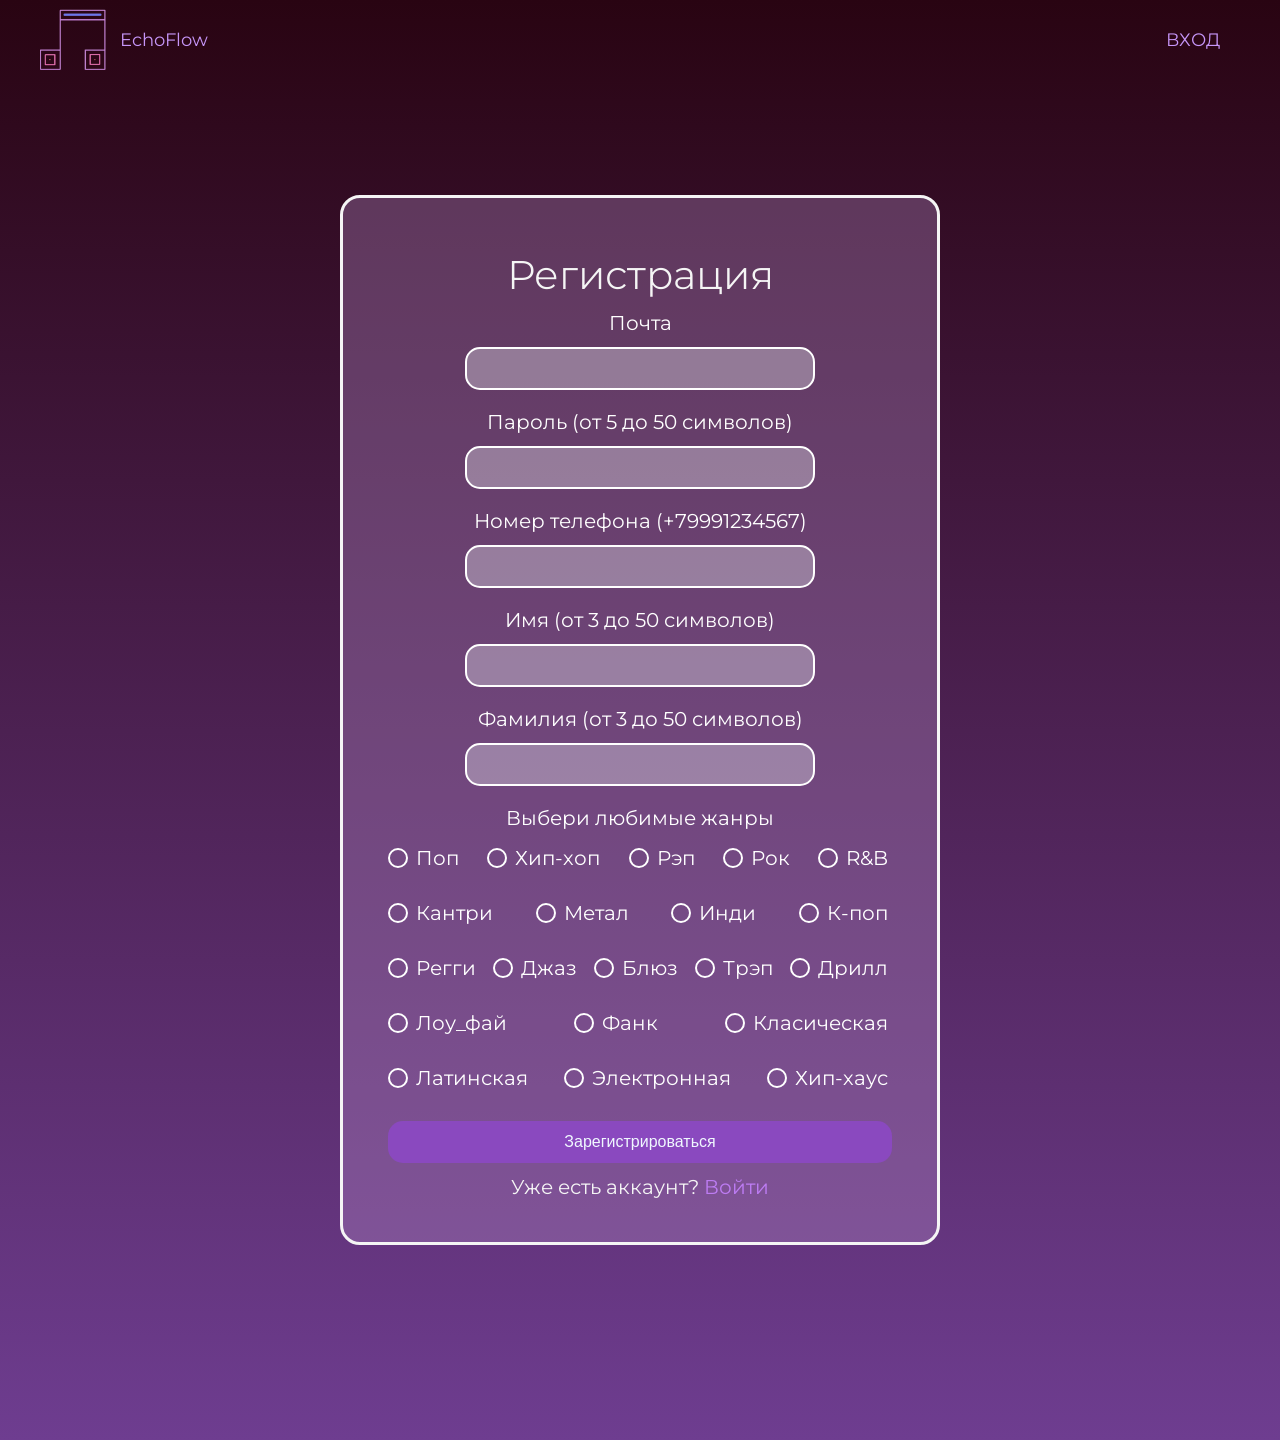
==== FRONT/registration.html @ 844556ea "Updated front" ====
<!DOCTYPE html>
<html lang="ru">
<head>
    <meta charset="UTF-8">
    <link rel="stylesheet" href="style.css">
    <link rel="preconnect" href="https://fonts.googleapis.com">
<link rel="preconnect" href="https://fonts.gstatic.com" crossorigin>
<link href="https://fonts.googleapis.com/css2?family=Montserrat:ital,wght@0,100..900;1,100..900&family=Roboto+Slab:wght@700&family=Roboto:ital,wght@1,700&display=swap" rel="stylesheet">
    <title>EchoFlow</title>
</head>
<body>
    <div class="intro_register">
        <header class="header">
            <div class="container">
                <div class="header_inner">
                    <div class="logo_wrapper">
                        <div class="header_logo"></div>
                        <span class="logo_text">EchoFlow</span>
                    </div>

                    <nav class="nav">
                        <a class="nav_link" href="#">Вход</a>
                    </nav>
                </div>
            </div>
        </header>

        <header>
            <div class="register_box">
                <h1 class="register_h1">Регистрация</h1>
                <form class="form_register">
                    <form id="registerForm" action="/auth/register/" method="POST">
                        <div class="form-group">
                            <label for="email">Почта</label>
                            <input type="email" id="email" name="email" required>
                        </div>
                        <div class="form-group">
                            <label for="password">Пароль (от 5 до 50 символов)</label>
                            <input type="password" id="password" name="password" required>
                        </div>
                        <div class="form-group">
                            <label for="phone_number">Номер телефона (+79991234567)</label>
                            <input type="phone_number" id="phone_number" name="phone_number" required>
                        </div>
                        <div class="form-group">
                            <label for="name">Имя (от 3 до 50 символов)</label>
                            <input type="name" id="name" name="name" required>
                        </div>
                        <div class="form-group">
                            <label for="surname">Фамилия (от 3 до 50 символов)</label>
                            <input type="surname" id="surname" name="surname" required>
                        </div>
                        <label>Выбери любимые жанры</label>
                        <div class="options-list">
                            <label class="option-item">
                            <input type="checkbox" class="real-checkbox">
                            <span class="custom-checkbox"></span>
                            <span class="option-text">Поп</span>
                            </label>
                            
                            <label class="option-item">
                            <input type="checkbox" class="real-checkbox">
                            <span class="custom-checkbox"></span>
                            <span class="option-text">Хип-хоп</span>
                            </label>

                            <label class="option-item">
                                <input type="checkbox" class="real-checkbox">
                                <span class="custom-checkbox"></span>
                                <span class="option-text">Рэп</span>
                            </label>
                            
                            <label class="option-item">
                                <input type="checkbox" class="real-checkbox">
                                <span class="custom-checkbox"></span>
                                <span class="option-text">Рок</span>
                            </label>
                            
                            <label class="option-item">
                                <input type="checkbox" class="real-checkbox">
                                <span class="custom-checkbox"></span>
                                <span class="option-text">R&B</span>
                            </label>
                            
                            <label class="option-item">
                                <input type="checkbox" class="real-checkbox">
                                <span class="custom-checkbox"></span>
                                <span class="option-text">Кантри</span>
                            </label>

                            <label class="option-item">
                                <input type="checkbox" class="real-checkbox">
                                <span class="custom-checkbox"></span>
                                <span class="option-text">Метал</span>
                            </label>
                                
                            <label class="option-item">
                                <input type="checkbox" class="real-checkbox">
                                <span class="custom-checkbox"></span>
                                <span class="option-text">Инди</span>
                            </label>

                            <label class="option-item">
                                <input type="checkbox" class="real-checkbox">
                                <span class="custom-checkbox"></span>
                                <span class="option-text">К-поп</span>
                            </label>
                            
                            <label class="option-item">
                                <input type="checkbox" class="real-checkbox">
                                <span class="custom-checkbox"></span>
                                <span class="option-text">Регги</span>
                            </label>

                            <label class="option-item">
                                <input type="checkbox" class="real-checkbox">
                                <span class="custom-checkbox"></span>
                                <span class="option-text">Джаз</span>
                            </label>
                                
                            <label class="option-item">
                                <input type="checkbox" class="real-checkbox">
                                <span class="custom-checkbox"></span>
                                <span class="option-text">Блюз</span>
                            </label>
                            
                            <label class="option-item">
                                <input type="checkbox" class="real-checkbox">
                                <span class="custom-checkbox"></span>
                                <span class="option-text">Трэп</span>
                            </label>
                                
                            <label class="option-item">
                                <input type="checkbox" class="real-checkbox">
                                <span class="custom-checkbox"></span>
                                <span class="option-text">Дрилл</span>
                            </label>
    
                            <label class="option-item">
                                <input type="checkbox" class="real-checkbox">
                                <span class="custom-checkbox"></span>
                                <span class="option-text">Лоу_фай</span>
                            </label>
                                
                            <label class="option-item">
                                <input type="checkbox" class="real-checkbox">
                                <span class="custom-checkbox"></span>
                                <span class="option-text">Фанк</span>
                            </label>

                            <label class="option-item">
                                <input type="checkbox" class="real-checkbox">
                                <span class="custom-checkbox"></span>
                                <span class="option-text">Класическая</span>
                            </label>
    
                            <label class="option-item">
                                <input type="checkbox" class="real-checkbox">
                                <span class="custom-checkbox"></span>
                                <span class="option-text">Латинская</span>
                            </label>
                                
                            <label class="option-item">
                                <input type="checkbox" class="real-checkbox">
                                <span class="custom-checkbox"></span>
                                <span class="option-text">Электронная</span>
                            </label>

                            <label class="option-item">
                                <input type="checkbox" class="real-checkbox">
                                <span class="custom-checkbox"></span>
                                <span class="option-text">Хип-хаус</span>
                            </label>
                        </div>
                        
                        <button type="submit">Зарегистрироваться</button>
                        <div id="errorMessage" class="error"></div>
                        <div class="register-link">
                            Уже есть аккаунт? <a class="reg_href" href="/auth/login/">Войти</a>
                        </div>
                    </form>
                </form>
            </div>
        </header>
    </div>

</body>
---- FRONT/style.css ----
body {
    margin: 0;
    font-family: "Montserrat", sans-serif;

    font-size: 15px;
    line-height: 1.6;
    color: black;
}

*,
*:before,
*:after {
    box-sizing: border-box;
}

h1, h2, h3, h4, h5, h6 {
    margin: 0;
}

/* Coontainer */
.container {
    width: 100%;
    max-width: 1200px;
    margin: 0 auto;
    text-align: center;
}

/* Intro */
.intro {
    display: flex;
    flex-direction: column;
    justify-content: center;
    width: 100%;
    height: 100vh;

    background: linear-gradient(rgb(41, 4, 18), rgb(110, 61, 144))
}

.intro_inner {
    width: 100%;
    max-width: 960px;
    margin: 0 auto;
}

.intro_title {
    color: aliceblue;
    font-size: 65px;
    font-weight: 500;
    text-transform: uppercase;
    line-height: 1.2;

}

.intro_inner_sub {
    width: 100%;
    max-width: 550px;
    margin: 30px auto;
}

.intro_sub {
    color: bisque;
    font-size: 30px;
    font-weight: 300;
    line-height: 0.9;
}

.intro_inner_sub:after {
    content: "";
    display: flex;
    width: 75px;
    height: 2px;
    margin: 30px auto;
    background-color: antiquewhite;
}

/* Header */
.header {
    width: 100%;

    position: absolute;
    top: 0;
    left: 0;
    right: 0;
    z-index: 1000;
}

.header_inner {
    display: flex;
    justify-content: space-between;
    align-items: center;
}

.logo_wrapper {
    display: flex;
    align-items: center;
    gap: 10px;
}

.header_logo {
    width: 70px;
    height: 80px;
    background-image: url('images/logo.png');
    background-size: cover;
    background-position: center;
    background-repeat: no-repeat;
}

.logo_text {
    font-size: 18px;
    font-family: "Montserrat", sans-serif;
    color: rgb(198, 150, 248);
}

.container_logo {
    width: 10%;
    max-width: 5px;
    margin: 0 auto;
}

/* Nav */
.nav {
    font-size: 18px;
    text-transform: uppercase;
}

.nav_link {
    display: inline-block;
    vertical-align: top;
    margin: 0 15pt;
    color: rgb(198, 150, 248);
    text-decoration: none;
    transition: colar .5s linear;
}

.nav_link:hover {
    color:bisque ;
}


/* Button */
.btn {
    color: aliceblue;
    text-transform: uppercase;
    font-size: 15px;
    font-weight: 500;
    text-decoration: none;

    display: inline-block;
    vertical-align: top;
    padding: 8px 20px;
    border: 2px solid #fff;
    border-radius: 18px;

    transition: colar .5s linear;
}

.btn:hover {
    background-color: bisque;
    color: black;
}


.btn_info {
    color: rgb(0, 0, 0);
    text-transform: uppercase;
    font-size: 13px;
    font-weight: 400;
    text-decoration: none;

    display: inline-block;
    vertical-align: top;
    padding: 8px 10px;
    border: 2px solid #3a1f3e;
    border-radius: 16px;

    transition: colar .5s linear;
}

.btn_info:hover {
    background-color:rgb(0, 0, 0);
    color: rgb(255, 255, 255);
}

.h_u_fon {
    width: 100%;
    height: 70vh;
    background: linear-gradient(#e187f1, #f1d6f6)
}

.how_use {
    width: 85%;
    height: 120px;
    margin: 0 auto;
    display: flex;
    align-items: center;
    justify-content: space-between;
}

.h_u_inner {
    text-align: center;
}

.h_u_lines{
    width: 200px;
    height: 5px;
    background-color:#fafafa;
    border-radius: 3px;
}

.info {
    display: flex;
    width: 100%;
    max-width: 1270px;
    height: 60%;
    margin: 0 auto;
    justify-content: space-between;
}

.info_box {
    width: 255px;
    height: 400px;
    border-radius: 25px;
    background: rgba(255, 255, 255, 0.325);
    margin-top: 20px;
}

.info_b_in {
    width: 200px;
    height: 300px;
    margin: 50px auto;
    display: flex;
    align-items: center;
    flex-direction: column;
}

.info_text {
    font-size: 18px;
    color: rgb(37, 49, 49);
    line-height: 0.9;
    font-weight: 400;
    text-align: center;
    margin: 30px auto;
}

.info_foto_1 {
    width: 120px;
    height: 120px;
    background-image: url('images/join.png');
    background-size: cover;
    background-position: center;
    background-repeat: no-repeat;
}

.info_foto_2 {
    width: 120px;
    height: 120px;
    background-image: url('images/choice.png');
    background-size: cover;
    background-position: center;
    background-repeat: no-repeat;
}

.info_foto_3 {
    width: 120px;
    height: 120px;
    background-image: url('images/search.png');
    background-size: cover;
    background-position: center;
    background-repeat: no-repeat;
}

.info_foto_4 {
    width: 120px;
    height: 120px;
    background-image: url('images/Add.png');
    background-size: cover;
    background-position: center;
    background-repeat: no-repeat;
}

.login_box {
    color: whitesmoke;
    font-size: 20px;
    width: 450px;
    padding: 45px;
    text-align: center;
    border: 3px solid whitesmoke;
    border-radius: 20px;
    height: 500px;
    margin: 0 auto;
    background:rgba(178, 137, 198, 0.35)
}

.login_h1{
    font-weight: 350;
}

.form-group {
    margin-bottom: 1rem;
}
label {
    display: block;
    margin-bottom: 0.5rem;
    color: #ffffff;
}
input {
    color:#2c2a2d;
    width: 350px;
    padding: 0.75rem;
    border: 2px solid rgb(255, 255, 255);
    border-radius: 15px;
    box-sizing: border-box;
    background:rgba(217, 216, 226, 0.4)
}
button {
    width: 100%;
    margin-top: 1.2rem;
    padding: 0.75rem;
    background-color: #8a49bf;
    color:aliceblue;
    border: none;
    border-radius: 15px;
    cursor: pointer;
    font-size: 1rem;
}
button:hover {
    background-color: #6c11b7;
}
.reg_href{
    text-decoration: none;
    color: #bd7cf3;
}
.error {
    color: #dc3545;
    margin-top: 0.5rem;
    font-size: 0.875rem;
}

.intro_register {
    display: flex;
    flex-direction: column;
    justify-content: center;
    width: 100%;
    height: 160vh;

    background: linear-gradient(rgb(41, 4, 18), rgb(110, 61, 144))
}

.register_box {
    color: whitesmoke;
    font-size: 20px;
    width: 600px;
    padding: 45px;
    text-align: center;
    border: 3px solid whitesmoke;
    border-radius: 20px;
    height: 1050px;
    margin: 0 auto;
    background:rgba(178, 137, 198, 0.35)
}

.register_h1{
    font-weight: 350;
}

.options-list {
    display: flex; 
    max-width: 500px;  
    justify-content: space-between;    
    flex-direction: row; 
    flex-wrap: wrap;     
    gap: 15px;           
    align-items: center; 
}
  
.option-item {
    display: flex;
    align-items: center;
    gap: 8px;
    cursor: pointer;
    white-space: nowrap; 
}
  
.real-checkbox {
    display: none;
}
  
.custom-checkbox {
    width: 20px;
    height: 20px;
    border: 2px solid #ffffff;
    border-radius: 50%;
    transition: all 0.3s;
}
  
.real-checkbox:checked + .custom-checkbox {
    background-color: #bd7cf3;
}
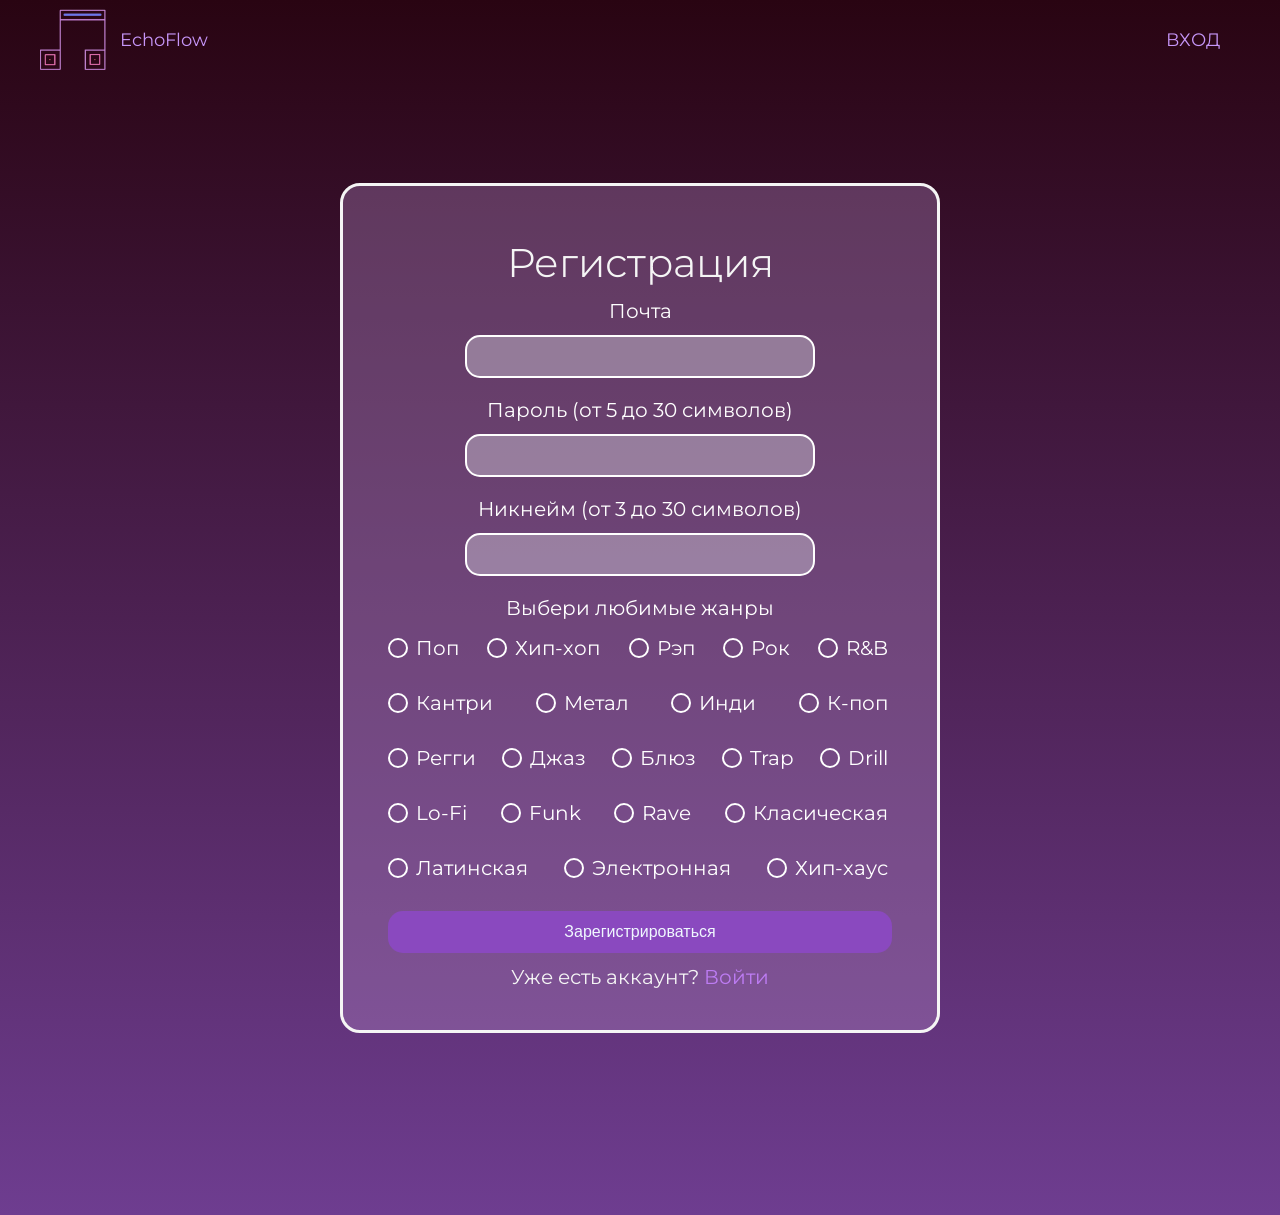
==== commit 7f78a308: "Updated front" ====
--- a/FRONT/registration.html
+++ b/FRONT/registration.html
@@ -35,20 +35,12 @@
                             <input type="email" id="email" name="email" required>
                         </div>
                         <div class="form-group">
-                            <label for="password">Пароль (от 5 до 50 символов)</label>
+                            <label for="password">Пароль (от 5 до 30 символов)</label>
                             <input type="password" id="password" name="password" required>
                         </div>
                         <div class="form-group">
-                            <label for="phone_number">Номер телефона (+79991234567)</label>
-                            <input type="phone_number" id="phone_number" name="phone_number" required>
-                        </div>
-                        <div class="form-group">
-                            <label for="name">Имя (от 3 до 50 символов)</label>
-                            <input type="name" id="name" name="name" required>
-                        </div>
-                        <div class="form-group">
-                            <label for="surname">Фамилия (от 3 до 50 символов)</label>
-                            <input type="surname" id="surname" name="surname" required>
+                            <label for="nickname">Никнейм (от 3 до 30 символов)</label>
+                            <input type="nickname" id="nickname" name="nickname" required>
                         </div>
                         <label>Выбери любимые жанры</label>
                         <div class="options-list">
@@ -127,25 +119,31 @@
                             <label class="option-item">
                                 <input type="checkbox" class="real-checkbox">
                                 <span class="custom-checkbox"></span>
-                                <span class="option-text">Трэп</span>
+                                <span class="option-text">Trap</span>
                             </label>
                                 
                             <label class="option-item">
                                 <input type="checkbox" class="real-checkbox">
                                 <span class="custom-checkbox"></span>
-                                <span class="option-text">Дрилл</span>
+                                <span class="option-text">Drill</span>
                             </label>
     
                             <label class="option-item">
                                 <input type="checkbox" class="real-checkbox">
                                 <span class="custom-checkbox"></span>
-                                <span class="option-text">Лоу_фай</span>
+                                <span class="option-text">Lo-Fi</span>
                             </label>
                                 
                             <label class="option-item">
                                 <input type="checkbox" class="real-checkbox">
                                 <span class="custom-checkbox"></span>
-                                <span class="option-text">Фанк</span>
+                                <span class="option-text">Funk</span>
+                            </label>
+
+                            <label class="option-item">
+                                <input type="checkbox" class="real-checkbox">
+                                <span class="custom-checkbox"></span>
+                                <span class="option-text">Rave</span>
                             </label>
 
                             <label class="option-item">
--- a/FRONT/style.css
+++ b/FRONT/style.css
@@ -341,7 +341,7 @@
     flex-direction: column;
     justify-content: center;
     width: 100%;
-    height: 160vh;
+    height: 135vh;
 
     background: linear-gradient(rgb(41, 4, 18), rgb(110, 61, 144))
 }
@@ -354,7 +354,7 @@
     text-align: center;
     border: 3px solid whitesmoke;
     border-radius: 20px;
-    height: 1050px;
+    height: 850px;
     margin: 0 auto;
     background:rgba(178, 137, 198, 0.35)
 }
